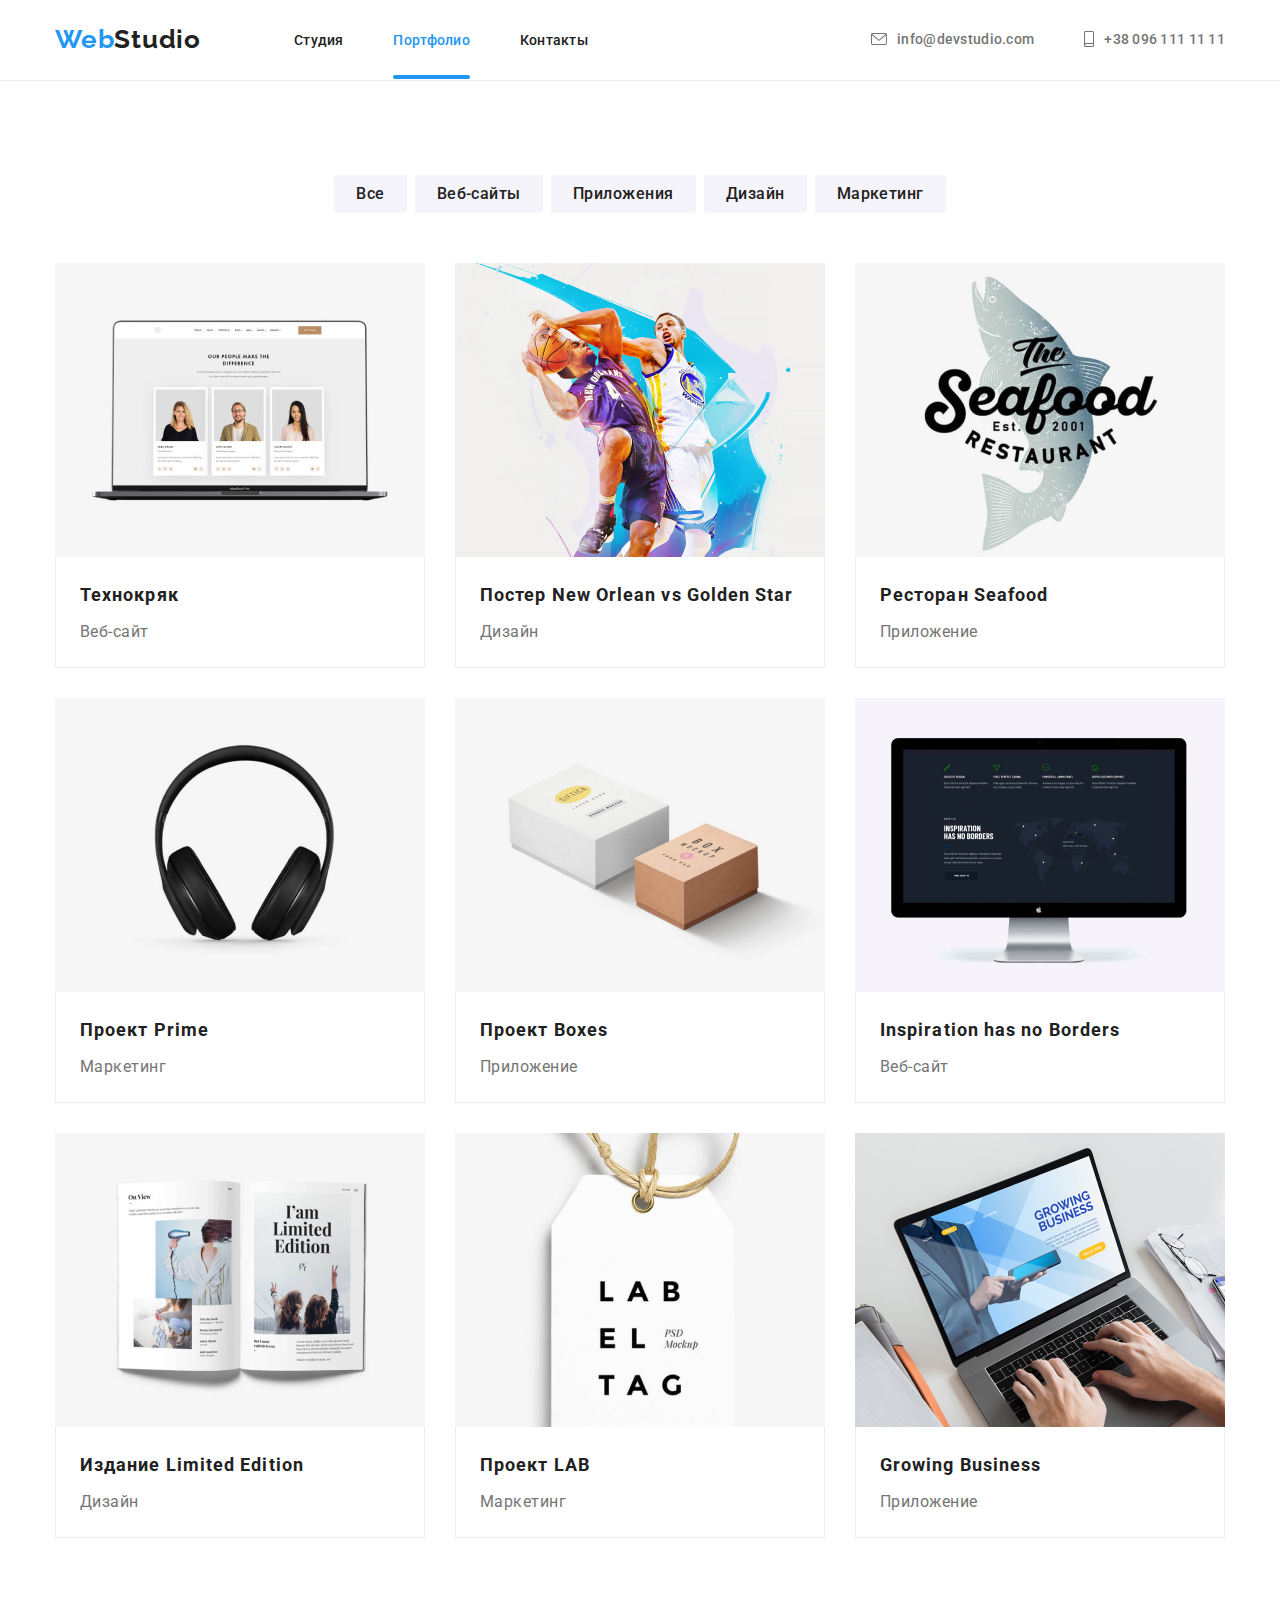
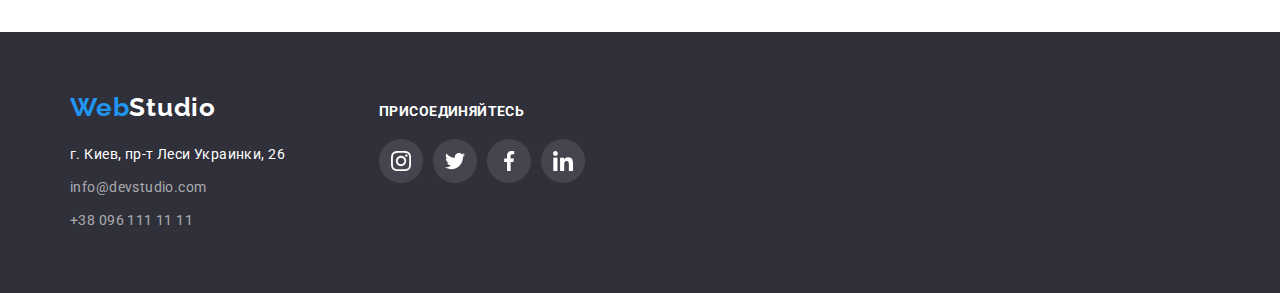
==== portofolio.html @ ddc05c82 "start" ====
<!DOCTYPE html>
<html lang="ru">
    <head>
        <meta charset="UTF-8">
        <meta http-equiv="X-UA-Compatible" content="IE=edge">
        <meta name="viewport" content="width=, initial-scale=1.0">
        <title>Портфолио</title>
        <link rel="preconnect" href="https://fonts.gstatic.com" />
        <link
            href="https://fonts.googleapis.com/css2?family=Raleway:wght@700&family=Roboto:wght@400;500;700;900&display=swap"
            rel="stylesheet"
        />
        <link rel="stylesheet" href="./css/modern-normalize.css">
        <link rel="stylesheet" href="./css/styles.css">
    </head>

    <body>
        <header class="header">
            <div class="container">
                <nav>
                    <a href="./index.html" class="logo"><span class="web">Web</span>Studio</a>
                    <ul class="list nav-list">
                        <li><a href="./index.html" class="link">Студия</a></li>
                        <li><a href="./portofolio.html" class="link current">Портфолио</a></li>
                        <li><a href="" class="link">Контакты</a></li>
                    </ul>
                </nav>
            <ul class="list aside">
                <li>
            
                    <a href="mailto:info@devstudio.com" class="head-link link"><svg class="head-icon" width="16px" height="12px">
                            <use href="./images/logo/icons.svg#icon-envelope"></use>
                        </svg>info@devstudio.com</a>
                </li>
                <li>
            
                    <a href="tel:+380961111111" class="head-link link"><svg class="head-icon" width="10px" height="16px">
                            <use href="./images/logo/icons.svg#icon-smartphone"></use>
                        </svg>+38 096 111 11 11</a>
                </li>
            </ul>
            </div>
        </header>

        <main>
            <!--Меню-->
            <section class="section cart">
                <div class="container">
                    <!-- <h2>Портфолио</h2> -->
                    <ul class="list filter">
                        <li><button type="button" class="button button-portfolio">Все</button></li>
                        <li><button type="button" class="button button-portfolio">Веб-сайты</button></li>
                        <li><button type="button" class="button button-portfolio">Приложения</button></li>
                        <li><button type="button" class="button button-portfolio">Дизайн</button></li>
                        <li><button type="button" class="button button-portfolio">Маркетинг</button></li>
                    </ul>
                </div>
         
                <div class="container">
                    <ul class="list portfolio">
                        <li>
                            <img src="./images/portfolio/port1.jpg" 
                            alt="Технокряк" 
                            width="370" />
                            <div class="img-info">
                                <h2 class="title">Технокряк</h2>
                                <p class="text">Веб-сайт</p>
                            </div>
                        </li>
                        <li>
                            <img src="./images/portfolio/port2.jpg" 
                            alt="Постер New Orlean vs Golden Star" 
                            width="370" />
                            <div class="img-info">                   
                                <h2 class="title">Постер New Orlean vs Golden Star</h2>
                                <p class="text">Дизайн</p>
                            </div>
                        </li>
                        <li>
                            <img src="./images/portfolio/port3.jpg" 
                            alt="Ресторан Seafood" 
                            width="370" />
                            <div class="img-info">
                                <h2 class="title">Ресторан Seafood</h2>
                                <p class="text">Приложение</p>
                            </div>
                        </li>
                        <li>
                            <img src="./images/portfolio/port4.jpg"
                            alt="Проект Prime" 
                            width="370" />
                            <div class="img-info">
                                <h2 class="title">Проект Prime</h2>
                                <p class="text">Маркетинг</p>
                            </div>
                        </li>
                        <li>
                            <img src="./images/portfolio/port5.jpg" 
                            alt="Проект Boxes" 
                            width="370" />
                            <div class="img-info">
                                <h2 class="title">Проект Boxes</h2>
                                <p class="text">Приложение</p>
                            </div>
                        </li>
                        <li>
                            <img src="./images/portfolio/port6.jpg" 
                            alt="Inspiration has no Borders" 
                            width="370" />
                            <div class="img-info">
                                <h2 class="title">Inspiration has no Borders</h2>
                                <p class="text">Веб-сайт</p>
                            </div>
                        </li>
                        <li>
                            <img src="./images/portfolio/port7.jpg" 
                            alt="Издание Limited Edition" 
                            width="370" />
                            <div class="img-info">
                                <h2 class="title">Издание Limited Edition</h2>
                                <p class="text">Дизайн</p>
                            </div> 
                        </li>
                        <li>
                            <img src="./images/portfolio/port8.jpg" 
                            alt="Проект LAB" 
                            width="370" />
                            <div class="img-info">
                                <h2 class="title">Проект LAB</h2>
                                <p class="text">Маркетинг</p>
                            </div>
                        </li>
                        <li>
                            <img src="./images/portfolio/port9.jpg" 
                            alt="Growing Business" 
                            width="370" />
                            <div class="img-info">
                                <h2 class="title">Growing Business</h2>
                                <p class="text">Приложение</p>
                            </div>
                        </li>
                    </ul>
                </div>
            </section>

        </main>

        
        <footer class="footer">
                <div class="container footer">
                    <div class="footer-address">
                        <a href="./portofolio.html" class="logo-footer"><span class="web">Web</span>Studio</a>

                        <address class="address">г. Киев, пр-т Леси Украинки, 26</address>
                        <ul class="list">
                            <li><a href="mailto:info@devstudio.com" class="link">info@devstudio.com</a></li>
                            <li><a href="tel:+380961111111" class="link">+38 096 111 11 11</a></li>
                        </ul>
                    </div>
                    <div class="footer-social">
                        <h2 class="footer-headline">Присоединяйтесь</h2>
                        <ul class="footer-list">
                            <li class="footer-icon-li">
                                <a href="#" class="footer-list-icon"><svg width="20px" height="20px">
                                        <use href="./images/logo/icons.svg#icon-instagram"></use>
                                    </svg></a>
                            </li>
                            <li class="footer-icon-li">
                                <a href="#" class="footer-list-icon"><svg width="20px" height="20px">
                                        <use href="./images/logo/icons.svg#icon-twitter"></use>
                                    </svg></a>
                            </li>
                            <li class="footer-icon-li">
                                <a href="#" class="footer-list-icon"><svg width="20px" height="20px">
                                        <use href="./images/logo/icons.svg#icon-facebook"></use>
                                    </svg></a>
                            </li>
                            <li class="footer-icon-li">
                                <a href="#" class="footer-list-icon"><svg width="20px" height="20px">
                                        <use href="./images/logo/icons.svg#icon-linkedin"></use>
                                    </svg></a>
                            </li>
                        </ul>
                    </div>
                </div>
        </footer>
        
    </body>
</html>
---- css/styles.css ----
/* Основной цвет текста #212121*/
/* Вторичный цвет текста #757575*/
/* Цвет фона основной #E5E5E5*/
/* Вторичный цвет фона #2F303A*/
/* Серый фон #F5F4FA*/
/* Белый #FFFFFF*/
/* Синий #2196F3*/
/* --main-font: "Roboto", sans-serif;
--accent-font: "Raleway", sans-serif; */

:root {
  --primary-text-color: #212121;
  --title-text-color: #757575;
  --accent-color: #2196f3;
  --white-color: #ffffff;
  --white-background-color: #e5e5e5;
  --dark-background-color: #2f303a;
  --grey-background-color: #f5f4fa;
}

.section .container {
  width: 1200px;
  margin: 0 auto;
  padding-right: 15px;
  padding-left: 15px;
}

body {
  color: var(--primary-text-color);
  font-family: 'Roboto', sans-serif;
}

.header {
  border-bottom: 1px solid #ececec;
}

.header .container {
  display: flex;
  align-items: center;
  justify-content: space-between;
  padding-top: 24px;
  padding-bottom: 25px;
  width: 1200px;
  margin: 0 auto;
  padding: auto 15px;
  /* border-width: 1600px; */
}

.container nav {
  display: flex;
  /* display: block; */
}

.link:hover,
.link:focus {
  color: var(--accent-color);
  transition: color 250ms cubic-bezier(0.4, 0, 0.2, 1);
}
.footer .link:focus,
.footer .link:hover {
  color: var(--accent-color);
  transition: color 250ms cubic-bezier(0.4, 0, 0.2, 1);
}

img {
  display: block;
}

/* style logo */

.logo,
.logo-footer {
  font-family: 'Raleway', sans-serif;
  color: var(--primary-text-color);
  font-weight: bold;
  font-size: 26px;
  line-height: 1.192;
  letter-spacing: 0.03em;
  text-decoration: none;
  margin-left: 15px;
  margin-right: 93px;
}

.logo .web,
.logo-footer .web {
  color: var(--accent-color);
}

/* nav-list */

.head-icon {
  margin-right: 10px;
  fill: currentColor;
}
/* .head-icon:hover,
.head-icon:focus {
  fill: var(--accent-color);
} */
.header .link {
  height: 100%;
}

.head-link {
  display: flex;
  align-items: center;
}

.header.container a {
  height: 100%;
}

.header .link {
  position: relative;
}

.list.nav-list,
.list.aside {
  display: flex;
  align-items: center;
  font-style: normal;
  font-size: 14px;
  font-weight: 500;
  line-height: 1.142;
  letter-spacing: 0.02em;
  justify-content: space-between;
  transition: color 250ms cubic-bezier(0.4, 0, 0.2, 1);
}

.list.nav-list {
  color: inherit;
  width: 294px;
}
.list.aside {
  color: var(--title-text-color);
  margin-right: 15px;
}
.list.aside li:not(:last-child) {
  margin-right: 50px;
}
.current {
  color: var(--accent-color);
}

.current::after {
  display: block;
  content: '';
  position: absolute;
  width: 100%;
  background: var(--accent-color);
  border-radius: 2px;
  height: 4px;
  bottom: -32px;
}

/* style hero */
.section.hero {
  background: linear-gradient(rgba(47, 48, 58, 0.4), rgba(47, 48, 58, 0.4)),
    url(../images/background.jpg);
  padding-top: 200px;
  padding-bottom: 210px;
  background-size: cover;
  max-width: 1600px;
  margin: 0 auto;
  background-position: center;
  background-repeat: no-repeat;
}

.hero-title {
  color: var(--white-color);
  font-weight: 900;
  font-size: 44px;
  line-height: 1.363;
  text-align: center;
  letter-spacing: 0.06em;
  text-transform: uppercase;
  margin-bottom: 30px;
}

.button {
  font-family: inherit;
  font-size: 16px;
  border-radius: 4px;
  border: none;
  cursor: pointer;
  transition: background-color 250ms cubic-bezier(0.4, 0, 0.2, 1),
    color 250ms cubic-bezier(0.4, 0, 0.2, 1);
}

.button-hero {
  font-weight: 700;
  line-height: 1.875;
  display: flex;
  letter-spacing: 0.06em;
  padding: 10px 32px;
  color: var(--white-color);
  background-color: var(--accent-color);
  margin: auto;
  box-shadow: 0px 4px 4px rgba(0, 0, 0, 0.15);
}

.button-hero:focus,
.button-hero:hover {
  background-color: #188ce8;
  transition: background-color 250ms cubic-bezier(0.4, 0, 0.2, 1),
    box-shadow 250ms cubic-bezier(0.4, 0, 0.2, 1);
}

.button-portfolio {
  color: inherit;
  font-style: normal;
  font-weight: 500;
  font-size: 16px;
  line-height: 1.625;
  background-color: var(--grey-background-color);
  padding: 6px 22px;
  letter-spacing: 0.03em;
  transition: background-color 250ms cubic-bezier(0.4, 0, 0.2, 1),
    color 250ms cubic-bezier(0.4, 0, 0.2, 1),
    box-shadow 250ms cubic-bezier(0.4, 0, 0.2, 1);
}

.button-portfolio:hover,
.button-portfolio:focus {
  color: var(--white-color);
  background-color: var(--accent-color);
  box-shadow: 0px 3px 1px rgba(0, 0, 0, 0.1), 0px 1px 2px rgba(0, 0, 0, 0.08),
    0px 2px 2px rgba(0, 0, 0, 0.12);
  transition: background-color 250ms cubic-bezier(0.4, 0, 0.2, 1),
    color 250ms cubic-bezier(0.4, 0, 0.2, 1),
    box-shadow 250ms cubic-bezier(0.4, 0, 0.2, 1);
}

/* style portfolio */

.section.cart {
  padding-top: 94px;
  padding-bottom: 94px;
}

.list.filter {
  display: flex;
  justify-content: center;
}
.list.filter li:not(:last-child) {
  margin-right: 8px;
}

.section.cart .list.filter {
  margin-bottom: 50px;
}

.list.portfolio {
  display: flex;
  max-width: 1200px;
  flex-basis: calc((100% - 60px) / 3);
  /* flex-flow: row wrap; */
  flex-wrap: wrap;
  margin: 0 auto;
  transition: box-shadow 250ms cubic-bezier(0.4, 0, 0.2, 1);
}

.list.portfolio li:nth-last-child(-n + 6) {
  margin-top: 30px;
}

.list.portfolio li:not(:nth-child(3n)) {
  margin-right: 30px;
}
.list.portfolio li:hover,
.list.portfolio li:focus {
  box-shadow: 0px 1px 1px rgba(0, 0, 0, 0.12), 0px 4px 4px rgba(0, 0, 0, 0.06),
    1px 4px 6px rgba(0, 0, 0, 0.16);
  transition: box-shadow 250ms cubic-bezier(0.4, 0, 0.2, 1);
}

.list.portfolio .img-info {
  width: 370px;
  padding-top: 20px;
  padding-left: 24px;
  padding-right: 24px;
  padding-bottom: 20px;
  border-bottom: 1px solid #eeeeee;
  border-left: 1px solid #eeeeee;
  border-right: 1px solid #eeeeee;
}
.list.portfolio .title {
  color: inherit;
  font-family: inherit;
  font-style: normal;
  font-weight: bold;
  font-size: 18px;
  line-height: 2;
  letter-spacing: 0.06em;
  margin-bottom: 4px;
}

.list.portfolio .text {
  color: var(--title-text-color);
  font-family: inherit;
  font-style: normal;
  font-weight: normal;
  font-size: 16px;
  line-height: 1.875;
  letter-spacing: 0.03em;
}
/* principles */

.section.principles {
  padding-top: 94px;
  padding-bottom: 94px;
}

.principles ul {
  display: flex;
  justify-content: center;
}
.section.principles .list li:not(:last-child) {
  margin-right: 30px;
}

.principles-decor-icon {
  display: flex;
  background: var(--grey-background-color);
  border-radius: 4px;
  margin-bottom: 30px;
  width: 270px;
  height: 120px;
  justify-content: center;
  align-items: center;
}

.list-subtitle,
.list-subtitle-text {
  width: 270px;
  letter-spacing: 0.03em;
  font-size: 14px;
  font-family: inherit;
  font-style: normal;
}

.list-subtitle {
  color: inherit;
  font-weight: bold;
  line-height: 1.142;
  text-transform: uppercase;
}

.list-subtitle-text {
  color: var(--title-text-color);
  font-weight: normal;
  line-height: 1.714;
  padding-top: 10px;
}

/* working */

.section.working {
  padding-bottom: 94px;
}

.headline {
  color: inherit;
  font-family: inherit;
  font-style: normal;
  font-weight: bold;
  font-size: 36px;
  line-height: 1.166;
  text-align: center;
  letter-spacing: 0.03em;
  margin-bottom: 50px;
}

.working ul {
  display: flex;
  justify-content: center;
}

.working li {
  position: relative;
}

.list-meta h3 {
  color: var(--white-color);
  font-family: inherit;
  font-style: normal;
  font-weight: bold;
  font-size: 14px;
  line-height: 16px;
  text-align: center;
  letter-spacing: 0.03em;
  text-transform: uppercase;
  background: rgba(47, 48, 58, 0.8);
  width: 100%;
  height: 100%;
  padding-top: 27px;
}

.list-meta {
  position: absolute;
  width: 370px;
  height: 70px;
  bottom: 0;
  z-index: 1;
}

.working li:not(:last-child) {
  margin-right: 30px;
}

/* portfolio */

.section.portfolio {
  background-color: var(--grey-background-color);
  padding-top: 94px;
  padding-bottom: 94px;
}

.section.portfolio ul {
  display: flex;
  text-align: center;
  justify-content: center;
}

.portfolio-list > li:not(:last-child) {
  margin-right: 30px;
}
.portfolio-list > li {
  box-shadow: 0px 1px 3px rgba(0, 0, 0, 0.12), 0px 1px 1px rgba(0, 0, 0, 0.14),
    0px 2px 1px rgba(0, 0, 0, 0.2);
  border-radius: 0px 0px 4px 4px;
  background-color: var(--white-color);
}
.portfolio-info {
  padding-top: 30px;
  padding-bottom: 30px;
}

.portfolio-subtitle {
  color: inherit;
  font-family: inherit;
  font-style: normal;
  font-weight: 500;
  font-size: 16px;
  line-height: 1.187;
  letter-spacing: 0.03em;
  margin-bottom: 10px;
}
.portfolio-subtitle-text {
  color: var(--title-text-color);
  font-family: inherit;
  font-style: normal;
  font-weight: normal;
  font-size: 16px;
  line-height: 1.187;
  letter-spacing: 0.03em;
}

.portfolio-social {
  justify-content: center;
}

.portfolio-social-icon {
  width: 44px;
  height: 44px;
  border-radius: 50%;
  fill: #afb1b8;
  margin-top: 16px;
  margin-right: 10px;
  padding-top: 12px;
  transition: background-color 250ms cubic-bezier(0.4, 0, 0.2, 1),
    fill 250ms cubic-bezier(0.4, 0, 0.2, 1);
}

.portfolio-social-icon:hover,
.portfolio-social-icon:focus {
  background-color: var(--accent-color);
  fill: var(--white-color);
  transition: background-color 250ms cubic-bezier(0.4, 0, 0.2, 1),
    fill 250ms cubic-bezier(0.4, 0, 0.2, 1);
}

/* section client */
.section.client {
  padding-top: 94px;
  padding-bottom: 94px;
}

.client-list {
  display: flex;
  justify-content: center;
  margin-top: 50px;
}

.client-list li:not(:last-child) {
  margin-right: 30px;
}

.client-list-icon {
  width: 170px;
  height: 92px;
}

.client-link {
  display: flex;
  justify-content: center;
  align-items: center;
  width: 100%;
  height: 100%;
  border: 1px solid #afb1b8;
  border-radius: 4px;
  fill: #afb1b8;
  transition: fill 250ms cubic-bezier(0.4, 0, 0.2, 1);
}

.client-link:hover,
.client-link:focus {
  border: 1px solid var(--accent-color);
  fill: var(--accent-color);
  transition: fill 250ms cubic-bezier(0.4, 0, 0.2, 1),
    border 250ms cubic-bezier(0.4, 0, 0.2, 1);
}

/* footer */
.footer {
  background-color: var(--dark-background-color);
  padding-top: 60px;
  padding-bottom: 60px;
}

.footer .container {
  width: 1200px;
  margin: 0 auto;
  padding: 0 15px;
}

.logo-footer {
  color: var(--white-color);
}

.address {
  margin-left: 15px;
  margin-top: 20px;
  margin-bottom: 9px;
}

.footer-headline {
  font-family: inherit;
  font-style: normal;
  font-weight: bold;
  font-size: 14px;
  line-height: 16px;
  letter-spacing: 0.03em;
  text-transform: uppercase;
  color: var(--white-color);
  margin-bottom: 20px;
}

.footer-list-icon {
  padding: 12px 12px;
  width: 44px;
  height: 44px;
  background-color: rgba(255, 255, 255, 0.1);
  fill: var(--white-color);
  border-radius: 50%;
  transition: background-color 250ms cubic-bezier(0.4, 0, 0.2, 1);
}

.footer-list-icon:hover,
.footer-list-icon:focus {
  background-color: var(--accent-color);
  transition: background-color 250ms cubic-bezier(0.4, 0, 0.2, 1);
}

.footer-icon-li:not(:last-child) {
  margin-right: 10px;
}

.container.footer {
  display: flex;
  align-items: baseline;
}

.footer-list {
  display: flex;
}

.footer-social {
  margin-left: 70px;
}

.footer .link {
  color: rgba(255, 255, 255, 0.6);
  font-family: inherit;
  font-style: normal;
  font-weight: normal;
  font-size: 14px;
  line-height: 1.714;
  letter-spacing: 0.03em;
  margin-left: 15px;
}

.footer li:not(:last-child) {
  margin-bottom: 9px;
}

.footer .address {
  color: var(--white-color);
  font-family: inherit;
  font-style: normal;
  font-weight: normal;
  font-size: 14px;
  line-height: 1.714;
  letter-spacing: 0.03em;
}

/* modal window */
.modal {
  position: fixed;
  top: 0;
  left: 0%;
  width: 100vw;
  height: 100vh;
  background-color: rgba(0, 0, 0, 0.2);
  z-index: 2;
}

.modal-content {
  display: flex;
  justify-content: center;
  align-items: center;
  position: absolute;
  top: 50%;
  left: 50%;
  transform: translate(-50%, -50%);
  max-width: 528px;
  width: 100%;
  max-height: 581px;
  height: 100%;
  background-color: var(--white-color);
  border-radius: 4px;
  box-shadow: 0px 1px 3px rgba(0, 0, 0, 0.12), 0px 1px 1px rgba(0, 0, 0, 0.14),
    0px 2px 1px rgba(0, 0, 0, 0.2);
}

[data-modal-close] {
  position: absolute;
  top: 8px;
  right: 8px;
  background-color: var(--white-color);
  border: 1px solid rgba(0, 0, 0, 0.1);
  fill:
}
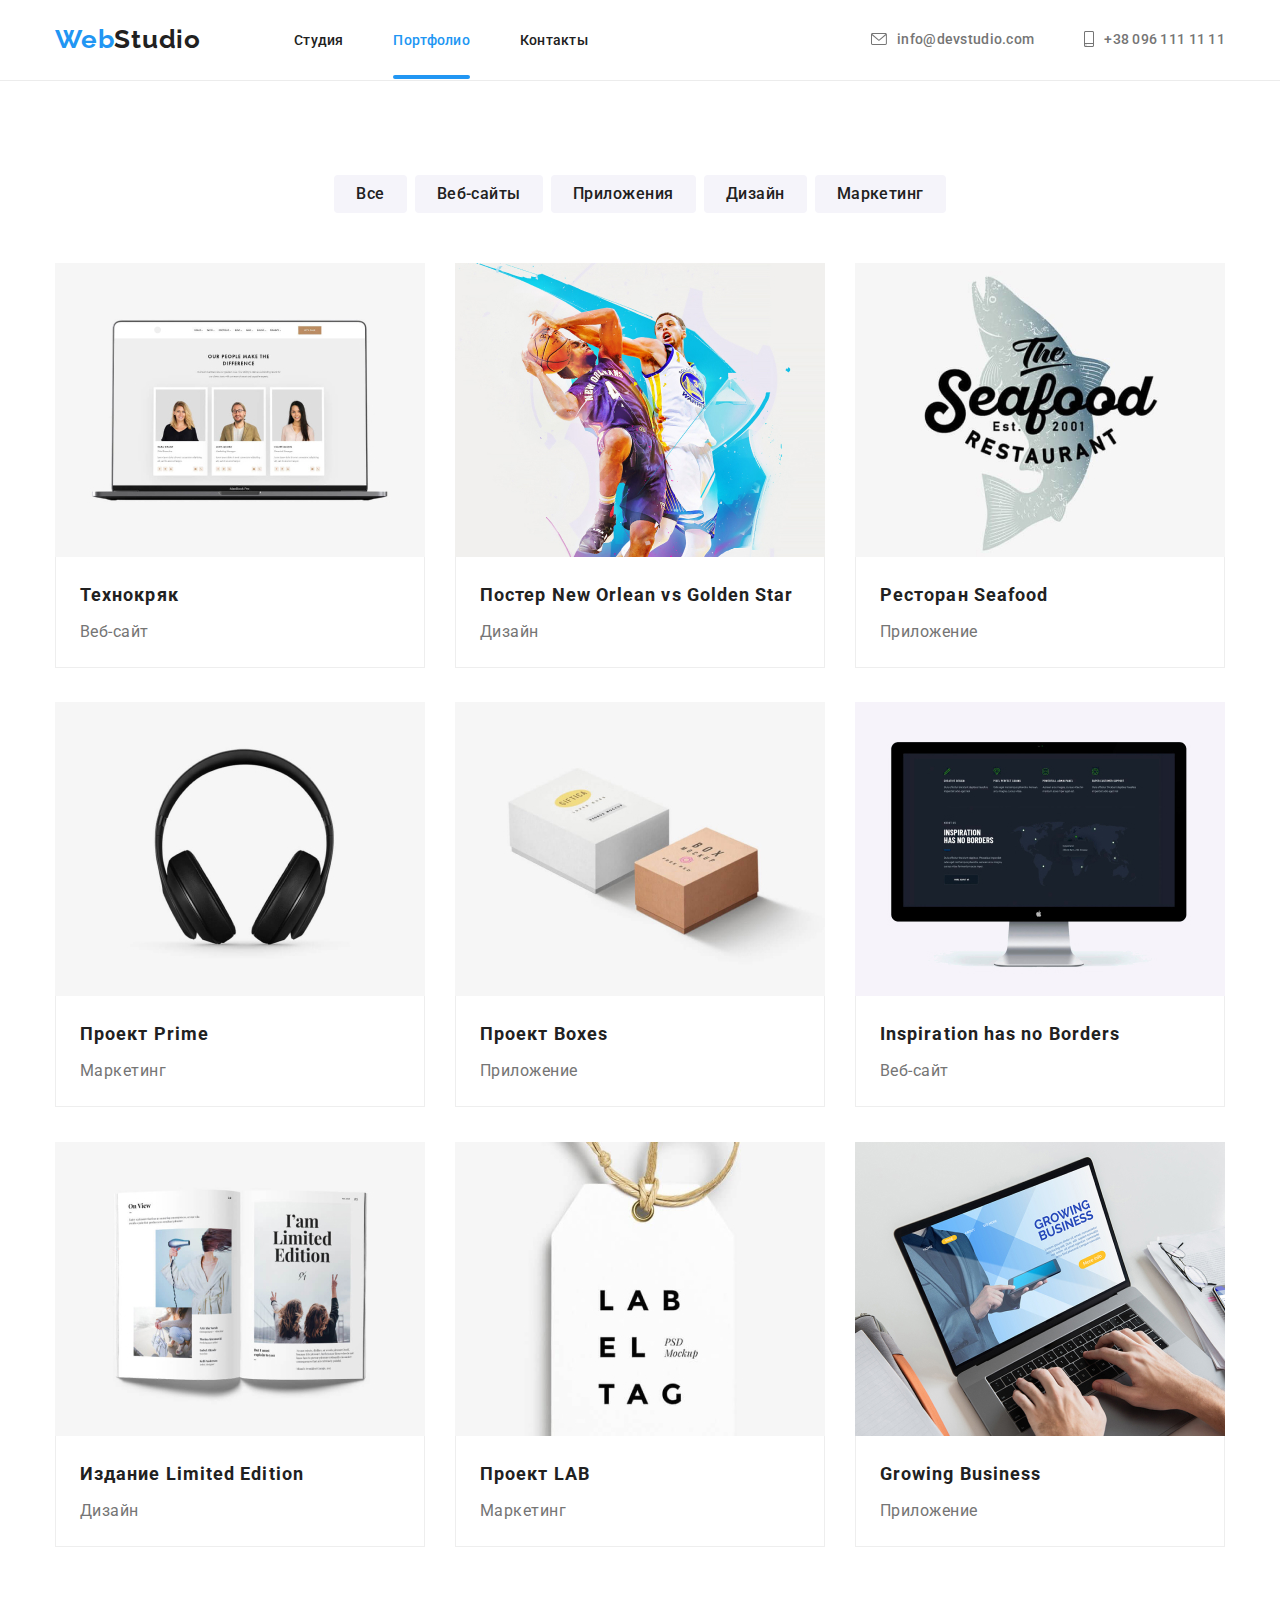
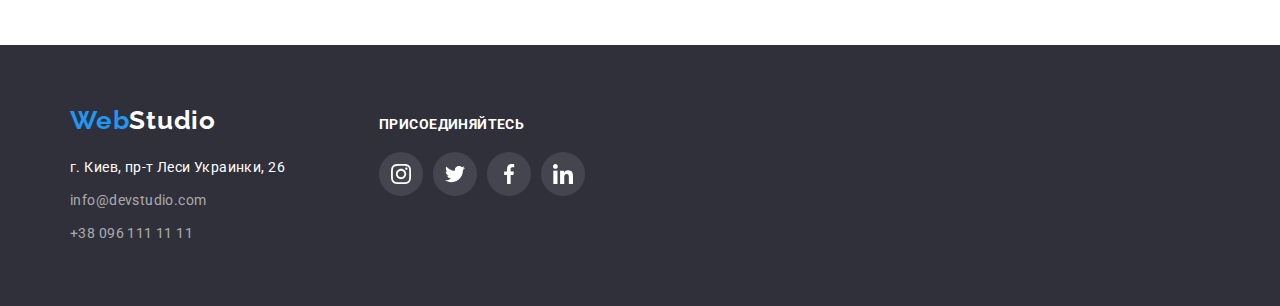
==== commit 3b555a6d: "в процесссе" ====
--- a/portofolio.html
+++ b/portofolio.html
@@ -59,6 +59,7 @@
                 <div class="container">
                     <ul class="list portfolio">
                         <li>
+                            <a href="">
                             <img src="./images/portfolio/port1.jpg" 
                             alt="Технокряк" 
                             width="370" />
@@ -66,8 +67,14 @@
                                 <h2 class="title">Технокряк</h2>
                                 <p class="text">Веб-сайт</p>
                             </div>
-                        </li>
-                        <li>
+                            <div class="add-info">
+                                <p>Технокряк это современная площадка распространения коронавируса. Компании используют эту платформу для цифрового
+                                шпионажа и атак на защищённые сервера конкурентов.</p>
+                            </div>
+                            </a>
+                        </li>
+                        <li>
+                            <a href="">
                             <img src="./images/portfolio/port2.jpg" 
                             alt="Постер New Orlean vs Golden Star" 
                             width="370" />
@@ -75,8 +82,14 @@
                                 <h2 class="title">Постер New Orlean vs Golden Star</h2>
                                 <p class="text">Дизайн</p>
                             </div>
-                        </li>
-                        <li>
+                            <div class="add-info">
+                                <p>Технокряк это современная площадка распространения коронавируса. Компании используют эту платформу для цифрового
+                                    шпионажа и атак на защищённые сервера конкурентов.</p>
+                            </div>
+                            </a>
+                        </li>
+                        <li>
+                            <a href="">
                             <img src="./images/portfolio/port3.jpg" 
                             alt="Ресторан Seafood" 
                             width="370" />
@@ -84,8 +97,14 @@
                                 <h2 class="title">Ресторан Seafood</h2>
                                 <p class="text">Приложение</p>
                             </div>
-                        </li>
-                        <li>
+                            <div class="add-info">
+                                <p>Технокряк это современная площадка распространения коронавируса. Компании используют эту платформу для цифрового
+                                    шпионажа и атак на защищённые сервера конкурентов.</p>
+                            </div>
+                            </a>
+                        </li>
+                        <li>
+                            <a href="">
                             <img src="./images/portfolio/port4.jpg"
                             alt="Проект Prime" 
                             width="370" />
@@ -93,8 +112,14 @@
                                 <h2 class="title">Проект Prime</h2>
                                 <p class="text">Маркетинг</p>
                             </div>
-                        </li>
-                        <li>
+                            <div class="add-info">
+                                <p>Технокряк это современная площадка распространения коронавируса. Компании используют эту платформу для цифрового
+                                    шпионажа и атак на защищённые сервера конкурентов.</p>
+                            </div>
+                            </a>
+                        </li>
+                        <li>
+                            <a href="">
                             <img src="./images/portfolio/port5.jpg" 
                             alt="Проект Boxes" 
                             width="370" />
@@ -102,8 +127,14 @@
                                 <h2 class="title">Проект Boxes</h2>
                                 <p class="text">Приложение</p>
                             </div>
-                        </li>
-                        <li>
+                            <div class="add-info">
+                                <p>Технокряк это современная площадка распространения коронавируса. Компании используют эту платформу для цифрового
+                                    шпионажа и атак на защищённые сервера конкурентов.</p>
+                            </div>
+                            </a>
+                        </li>
+                        <li>
+                            <a href="">
                             <img src="./images/portfolio/port6.jpg" 
                             alt="Inspiration has no Borders" 
                             width="370" />
@@ -111,17 +142,29 @@
                                 <h2 class="title">Inspiration has no Borders</h2>
                                 <p class="text">Веб-сайт</p>
                             </div>
-                        </li>
-                        <li>
+                            <div class="add-info">
+                                <p>Технокряк это современная площадка распространения коронавируса. Компании используют эту платформу для цифрового
+                                    шпионажа и атак на защищённые сервера конкурентов.</p>
+                            </div>
+                            </a>
+                        </li>
+                        <li>
+                            <a href="">
                             <img src="./images/portfolio/port7.jpg" 
                             alt="Издание Limited Edition" 
                             width="370" />
                             <div class="img-info">
                                 <h2 class="title">Издание Limited Edition</h2>
                                 <p class="text">Дизайн</p>
-                            </div> 
-                        </li>
-                        <li>
+                            </div>
+                            <div class="add-info">
+                                <p>Технокряк это современная площадка распространения коронавируса. Компании используют эту платформу для цифрового
+                                    шпионажа и атак на защищённые сервера конкурентов.</p>
+                            </div>
+                            </a>
+                        </li>
+                        <li>
+                            <a href="">
                             <img src="./images/portfolio/port8.jpg" 
                             alt="Проект LAB" 
                             width="370" />
@@ -129,8 +172,14 @@
                                 <h2 class="title">Проект LAB</h2>
                                 <p class="text">Маркетинг</p>
                             </div>
-                        </li>
-                        <li>
+                            <div class="add-info">
+                                <p>Технокряк это современная площадка распространения коронавируса. Компании используют эту платформу для цифрового
+                                    шпионажа и атак на защищённые сервера конкурентов.</p>
+                            </div>
+                            </a>
+                        </li>
+                        <li>
+                            <a href="">
                             <img src="./images/portfolio/port9.jpg" 
                             alt="Growing Business" 
                             width="370" />
@@ -138,6 +187,11 @@
                                 <h2 class="title">Growing Business</h2>
                                 <p class="text">Приложение</p>
                             </div>
+                            <div class="add-info">
+                                <p>Технокряк это современная площадка распространения коронавируса. Компании используют эту платформу для цифрового
+                                    шпионажа и атак на защищённые сервера конкурентов.</p>
+                            </div>
+                            </a>
                         </li>
                     </ul>
                 </div>
--- a/css/styles.css
+++ b/css/styles.css
@@ -256,7 +256,6 @@
   /* flex-flow: row wrap; */
   flex-wrap: wrap;
   margin: 0 auto;
-  transition: box-shadow 250ms cubic-bezier(0.4, 0, 0.2, 1);
 }
 
 .list.portfolio li:nth-last-child(-n + 6) {
@@ -266,14 +265,76 @@
 .list.portfolio li:not(:nth-child(3n)) {
   margin-right: 30px;
 }
-.list.portfolio li:hover,
-.list.portfolio li:focus {
+
+.list.portfolio a {
+  position: relative;
+  overflow: hidden;
+  transition: box-shadow 250ms cubic-bezier(0.4, 0, 0.2, 1);
+}
+
+@keyframes up {
+  0% {
+    transform: translateY(100%);
+  }
+  100% {
+    transform: translateY(0);
+  }
+}
+
+@keyframes down {
+  0% {
+    transform: translateY(0);
+  }
+  100% {
+    transform: translateY(100%);
+  }
+}
+
+.list.portfolio a:hover,
+.list.portfolio a:focus {
   box-shadow: 0px 1px 1px rgba(0, 0, 0, 0.12), 0px 4px 4px rgba(0, 0, 0, 0.06),
     1px 4px 6px rgba(0, 0, 0, 0.16);
   transition: box-shadow 250ms cubic-bezier(0.4, 0, 0.2, 1);
 }
 
+.list.portfolio a:hover .add-info,
+.list.portfolio a:focus .add-info {
+  display: block;
+  opacity: 1;
+  transform: translateY(0);
+  /* transition: translateY 250ms cubic-bezier(0.4, 0, 0.2, 1); */
+  animation: up 250ms linear forwards normal;
+}
+
+.add-info {
+  display: flex;
+  position: absolute;
+  width: 100%;
+  height: 100%;
+  background: rgba(33, 150, 243, 0.9);
+  /* bottom: 110px; */
+  top: 0;
+  transform: translateY(100%);
+
+  /* transition: translateY 250ms cubic-bezier(0.4, 0, 0.2, 1); */
+  /* transform: scale(1); */
+  animation: down 250ms linear forwards normal;
+}
+
+.add-info p {
+  font-family: inherit;
+  font-style: normal;
+  font-weight: normal;
+  font-size: 18px;
+  line-height: 1.555;
+  letter-spacing: 0.03em;
+  color: var(--white-color);
+}
+
 .list.portfolio .img-info {
+  position: relative;
+  z-index: 1;
+  background-color: var(--white-color);
   width: 370px;
   padding-top: 20px;
   padding-left: 24px;
@@ -618,6 +679,10 @@
   position: fixed;
   top: 0;
   left: 0%;
+  transform: scale(1);
+  transition: transform 250ms linear;
+  /* opacity: 0; */
+  /* transition: opacity 1s linear; */
   width: 100vw;
   height: 100vh;
   background-color: rgba(0, 0, 0, 0.2);
@@ -646,7 +711,19 @@
   position: absolute;
   top: 8px;
   right: 8px;
+  padding: 6px;
+  border-radius: 50%;
+  width: 30px;
+  height: 30px;
   background-color: var(--white-color);
   border: 1px solid rgba(0, 0, 0, 0.1);
-  fill:
-}
+  fill: #000000;
+  cursor: pointer;
+}
+
+.is-hidden {
+  transform: scale(0);
+  transition: transform 250ms linear;
+  /* opacity: 1;
+  transition: opacity 1s linear; */
+}
